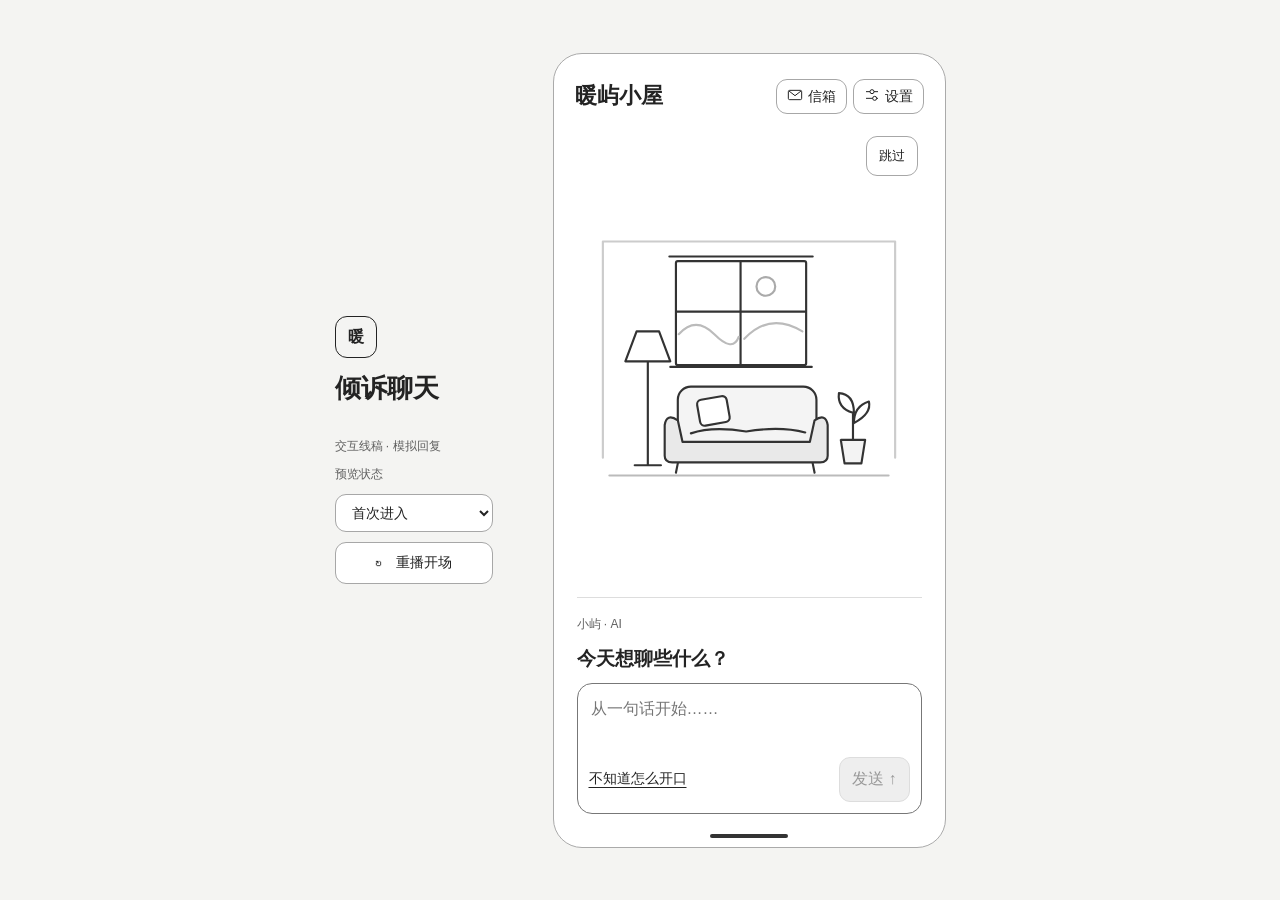
==== chat/index.html @ 631e1573 "Save a thought card on confirmed chat end and display it in the mailbox" ====
<!DOCTYPE html><html lang="zh-CN"><head><meta charset="utf-8"><meta name="viewport" content="width=device-width,initial-scale=1,interactive-widget=resizes-content"><title>暖屿 · 聊天线稿</title><link rel="stylesheet" href="home.css?v=mail1"></head><body><main><aside><span class="mark">暖</span><h1>倾诉聊天</h1><small>交互线稿 · 模拟回复</small><label for="scene">预览状态</label><select id="scene"><option value="first">首次进入</option><option value="resume">有未结束的聊天</option></select><button id="replay">↻　重播开场</button></aside><article><header id="top"></header><section id="body"></section><div class="handle"></div><dialog><div id="sheet"></div></dialog></article></main><script src="chat.js?v=mail1"></script></body></html>
---- chat/home.css ----
*{box-sizing:border-box}body{margin:0;background:#f4f4f2;color:#232323;font:16px/1.55 -apple-system,BlinkMacSystemFont,"PingFang SC",sans-serif}main{min-height:100svh;display:flex;align-items:center;justify-content:center;gap:60px;padding:18px}aside{width:158px;align-self:center;display:grid;gap:10px}.mark{font-family:serif;font-weight:bold;border:1px solid;border-radius:12px;width:42px;height:42px;display:grid;place-items:center}h1,h2,h3,p{margin:0}h1{font-size:26px;margin-bottom:18px}aside label,small{font-size:12px;color:#606060}button,select,textarea{font:inherit;color:inherit}button,select{background:white;border:1px solid #a7a7a7;border-radius:11px;padding:9px 12px;cursor:pointer}button:hover{background:#efefef}button:disabled{cursor:default;color:#999;background:#eee;border-color:#ddd}button:focus-visible,select:focus-visible{outline:2px solid #555;outline-offset:2px}aside button,select{font-size:14px}article{position:relative;width:min(393px,100%);height:min(795px,calc(100dvh - 36px));min-height:440px;display:flex;flex-direction:column;background:white;border:1px solid #aaa;border-radius:29px;overflow:hidden}header{display:flex;justify-content:space-between;align-items:center;padding:25px 21px 10px;gap:8px}h2{font-size:22px}.tools{display:flex;gap:6px}.tools button,.quiet{font-size:14px;padding:6px 10px}.tools svg,.hint svg{width:16px;height:16px;vertical-align:-2px;margin-right:5px}.handle{position:absolute;bottom:9px;width:78px;height:4px;left:50%;transform:translateX(-50%);border-radius:8px;background:#333}section{flex:1;min-height:0;overflow:auto;padding:8px 23px 33px;display:flex;flex-direction:column;gap:12px}.stage{position:relative;flex:1;min-height:100px;display:grid;place-items:center;overflow:hidden}.room{width:88%;height:100%;position:absolute;object-fit:contain;max-height:280px}.intro{position:absolute;inset:0;background:white;display:grid;place-items:center;animation:fade 1.6s forwards;pointer-events:none}.doorframe{width:83px;height:132px;border:2px solid #333;perspective:320px}.door{position:relative;background:#f5f5f5;border:1px solid #444;width:100%;height:100%;transform-origin:left;animation:swing 1.3s .15s forwards}.door:before{content:"";position:absolute;inset:9px 10px 53%;border:1px solid #aaa}.door:after{content:"";position:absolute;right:9px;top:56%;width:7px;height:7px;border-radius:50%;background:#333}@keyframes swing{to{transform:rotateY(-84deg)}}@keyframes fade{0%,59%{opacity:1}100%{opacity:0}}.skip{position:absolute;right:4px;top:4px;font-size:13px}.compose{border-top:1px solid #ddd;padding-top:17px;display:grid;gap:10px}.compose h3{font-size:19px}.field{padding:11px;border:1px solid #777;border-radius:15px}.field:focus-within{outline:1px solid #333}textarea{resize:none;width:100%;background:transparent;border:0;outline:0;min-height:48px}.row{display:flex;align-items:center;justify-content:space-between;gap:8px}.hint{border:0;background:none;padding:7px 0;font-size:14px;text-decoration:underline;text-underline-offset:4px}.primary{background:#252525;color:white;border-color:#252525}.primary:hover{background:#444}.middle{margin:auto;text-align:center;display:grid;justify-items:center;gap:15px}.middle svg{width:60px;height:60px}.lower{margin-top:auto}.msg{padding:12px 15px;border-radius:15px;max-width:85%;border:1px solid #bbb;align-self:flex-start;white-space:pre-wrap;overflow-wrap:anywhere}.mine{align-self:flex-end;background:#eee}.tile{display:flex;align-items:center;justify-content:space-between;width:100%;text-align:left}.tile span{font-size:13px;color:#666}.notice{font-size:13px;color:#666}dialog{width:min(337px,90vw);border:1px solid #888;border-radius:20px;padding:20px;color:#222}dialog::backdrop{background:#0004}#sheet{display:grid;gap:10px}#sheet h3{font-size:19px;margin-bottom:4px}
@media(max-width:660px){main{display:block;padding:0}aside{width:min(393px,100%);margin:auto;display:flex;align-items:center;justify-content:space-between;padding:6px 10px;gap:4px}.mark,aside h1{display:none}aside select,aside button{font-size:12px;padding:5px 8px}article{margin:auto;height:calc(100dvh - 43px);border-radius:20px}header{padding-top:17px}}
@media(max-height:570px){article{min-height:0}.stage{min-height:35px}.compose{padding-top:6px}section{gap:6px;padding-bottom:20px}}
@media(prefers-reduced-motion:reduce){.intro,.skip{display:none}}
.conversation{gap:8px;overflow:hidden}#log{flex:1;min-height:0;overflow:auto;display:flex;flex-direction:column;gap:18px;padding:14px 1px}.turn{align-self:flex-start;max-width:88%;display:grid;justify-items:start;gap:3px}.turn.out{align-self:flex-end;justify-items:end}.balloon{border:1px solid #bbb;border-radius:14px 14px 14px 3px;padding:10px 14px;white-space:pre-wrap;overflow-wrap:anywhere}.out .balloon{background:#eee;border-color:#ddd;border-radius:14px 14px 3px 14px}.correct{border:0;padding:5px 2px;text-decoration:underline;text-underline-offset:3px;font-size:12px;color:#555}.chatbar{border-top:1px solid #ddd;padding:12px 0 0;display:flex;align-items:center;gap:8px}.chatbar textarea,#revision{border:1px solid #aaa;border-radius:11px;padding:10px}.chatbar button{white-space:nowrap}blockquote{margin:0;background:#f5f5f5;border-left:2px solid #999;padding:9px 12px;font-size:14px;max-height:7em;overflow:auto;overflow-wrap:anywhere}.done{border:1px solid;border-radius:50%;width:45px;height:45px;display:grid;place-items:center}.turn small{font-size:11px}
.paper{border:1px solid #999;border-radius:12px;padding:20px;box-shadow:0 3px 0 #eee;overflow-wrap:anywhere}.paper h4{font-size:20px;margin:12px 0}.paper p{white-space:pre-wrap;overflow:auto;max-height:38dvh}.saved{text-align:center}.mailCard{display:grid;grid-template-columns:1fr auto;gap:4px 12px;text-align:left;padding:17px}.mailCard strong{grid-column:1;overflow-wrap:anywhere}.mailCard span{grid-column:2;grid-row:1/3;align-self:center;font-size:22px}
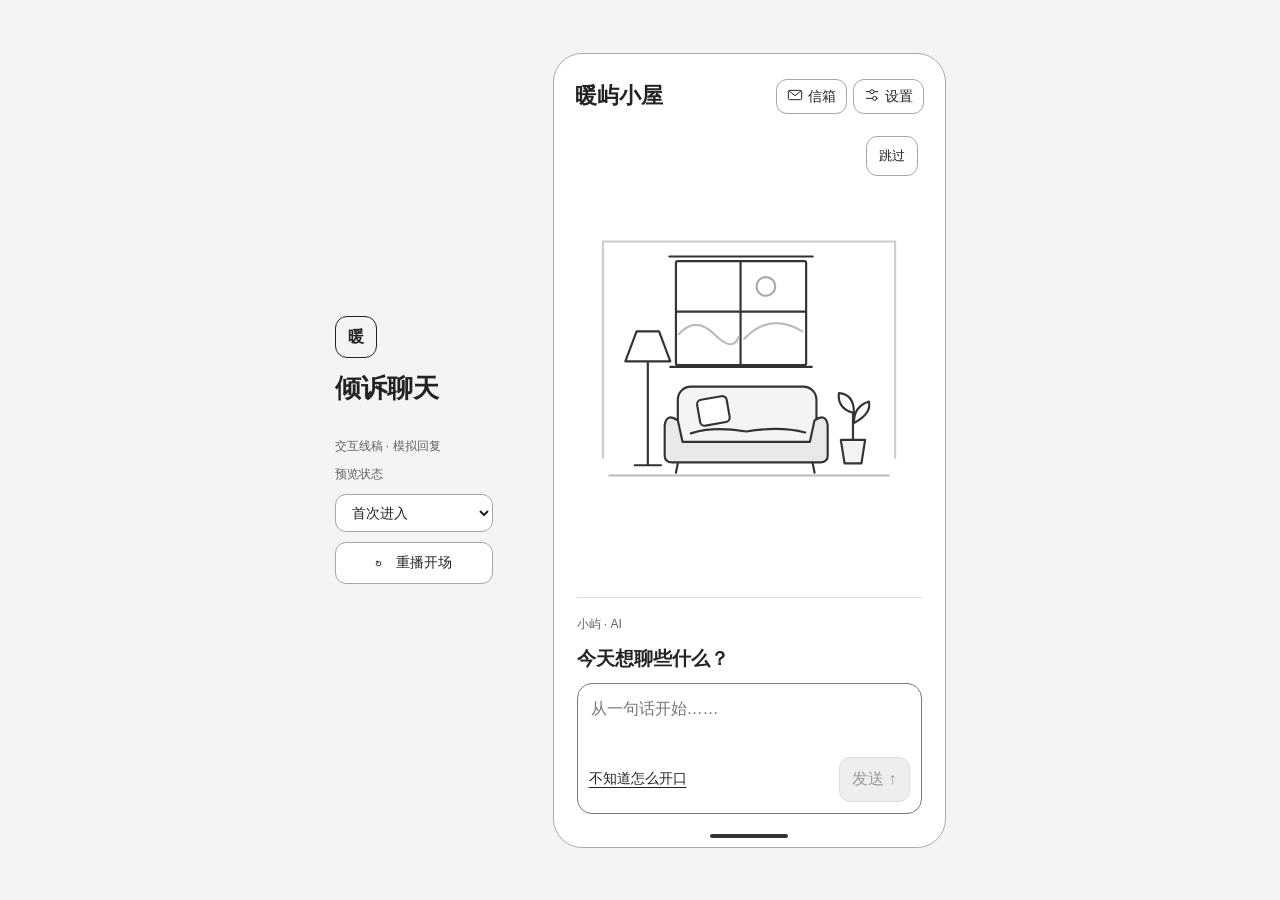
==== commit 6344c60f: "Add reversible front and back to thought cards" ====
--- a/chat/index.html
+++ b/chat/index.html
@@ -1 +1 @@
-<!DOCTYPE html><html lang="zh-CN"><head><meta charset="utf-8"><meta name="viewport" content="width=device-width,initial-scale=1,interactive-widget=resizes-content"><title>暖屿 · 聊天线稿</title><link rel="stylesheet" href="home.css?v=mail1"></head><body><main><aside><span class="mark">暖</span><h1>倾诉聊天</h1><small>交互线稿 · 模拟回复</small><label for="scene">预览状态</label><select id="scene"><option value="first">首次进入</option><option value="resume">有未结束的聊天</option></select><button id="replay">↻　重播开场</button></aside><article><header id="top"></header><section id="body"></section><div class="handle"></div><dialog><div id="sheet"></div></dialog></article></main><script src="chat.js?v=mail1"></script></body></html>
+<!DOCTYPE html><html lang="zh-CN"><head><meta charset="utf-8"><meta name="viewport" content="width=device-width,initial-scale=1,interactive-widget=resizes-content"><title>暖屿 · 聊天线稿</title><link rel="stylesheet" href="home.css?v=faces1"></head><body><main><aside><span class="mark">暖</span><h1>倾诉聊天</h1><small>交互线稿 · 模拟回复</small><label for="scene">预览状态</label><select id="scene"><option value="first">首次进入</option><option value="resume">有未结束的聊天</option></select><button id="replay">↻　重播开场</button></aside><article><header id="top"></header><section id="body"></section><div class="handle"></div><dialog><div id="sheet"></div></dialog></article></main><script src="chat.js?v=faces1"></script></body></html>
--- a/chat/home.css
+++ b/chat/home.css
@@ -4,3 +4,4 @@
 @media(prefers-reduced-motion:reduce){.intro,.skip{display:none}}
 .conversation{gap:8px;overflow:hidden}#log{flex:1;min-height:0;overflow:auto;display:flex;flex-direction:column;gap:18px;padding:14px 1px}.turn{align-self:flex-start;max-width:88%;display:grid;justify-items:start;gap:3px}.turn.out{align-self:flex-end;justify-items:end}.balloon{border:1px solid #bbb;border-radius:14px 14px 14px 3px;padding:10px 14px;white-space:pre-wrap;overflow-wrap:anywhere}.out .balloon{background:#eee;border-color:#ddd;border-radius:14px 14px 3px 14px}.correct{border:0;padding:5px 2px;text-decoration:underline;text-underline-offset:3px;font-size:12px;color:#555}.chatbar{border-top:1px solid #ddd;padding:12px 0 0;display:flex;align-items:center;gap:8px}.chatbar textarea,#revision{border:1px solid #aaa;border-radius:11px;padding:10px}.chatbar button{white-space:nowrap}blockquote{margin:0;background:#f5f5f5;border-left:2px solid #999;padding:9px 12px;font-size:14px;max-height:7em;overflow:auto;overflow-wrap:anywhere}.done{border:1px solid;border-radius:50%;width:45px;height:45px;display:grid;place-items:center}.turn small{font-size:11px}
 .paper{border:1px solid #999;border-radius:12px;padding:20px;box-shadow:0 3px 0 #eee;overflow-wrap:anywhere}.paper h4{font-size:20px;margin:12px 0}.paper p{white-space:pre-wrap;overflow:auto;max-height:38dvh}.saved{text-align:center}.mailCard{display:grid;grid-template-columns:1fr auto;gap:4px 12px;text-align:left;padding:17px}.mailCard strong{grid-column:1;overflow-wrap:anywhere}.mailCard span{grid-column:2;grid-row:1/3;align-self:center;font-size:22px}
+.paper{min-height:155px;display:grid;align-content:center}.face-back{text-align:center;font-size:18px}#flip{justify-self:center;padding:5px 16px;font-size:14px}
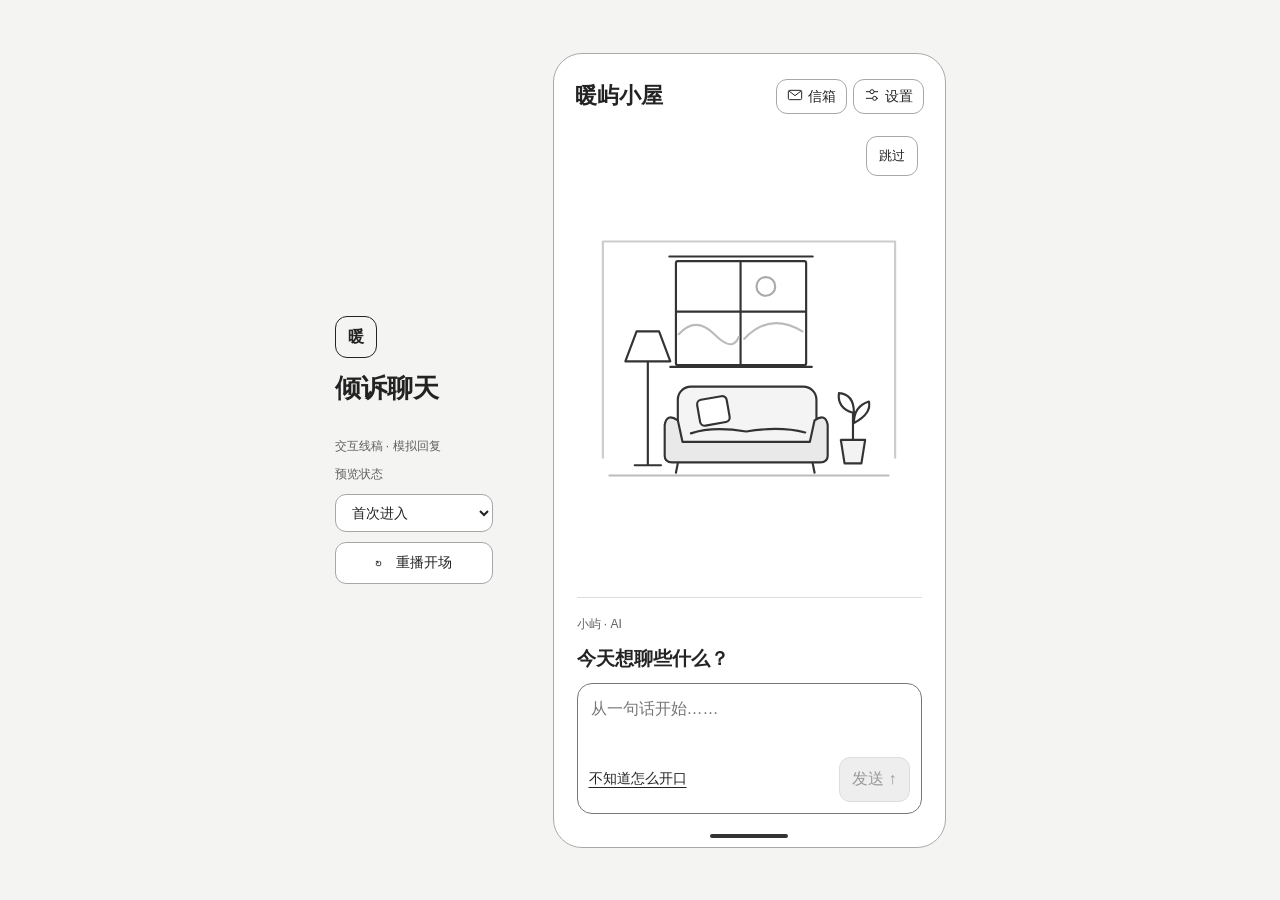
==== commit 9f708058: "Place compact card actions side by side" ====
--- a/chat/index.html
+++ b/chat/index.html
@@ -1 +1 @@
-<!DOCTYPE html><html lang="zh-CN"><head><meta charset="utf-8"><meta name="viewport" content="width=device-width,initial-scale=1,interactive-widget=resizes-content"><title>暖屿 · 聊天线稿</title><link rel="stylesheet" href="home.css?v=faces1"></head><body><main><aside><span class="mark">暖</span><h1>倾诉聊天</h1><small>交互线稿 · 模拟回复</small><label for="scene">预览状态</label><select id="scene"><option value="first">首次进入</option><option value="resume">有未结束的聊天</option></select><button id="replay">↻　重播开场</button></aside><article><header id="top"></header><section id="body"></section><div class="handle"></div><dialog><div id="sheet"></div></dialog></article></main><script src="chat.js?v=faces1"></script></body></html>
+<!DOCTYPE html><html lang="zh-CN"><head><meta charset="utf-8"><meta name="viewport" content="width=device-width,initial-scale=1,interactive-widget=resizes-content"><title>暖屿 · 聊天线稿</title><link rel="stylesheet" href="home.css?v=cardrow1"></head><body><main><aside><span class="mark">暖</span><h1>倾诉聊天</h1><small>交互线稿 · 模拟回复</small><label for="scene">预览状态</label><select id="scene"><option value="first">首次进入</option><option value="resume">有未结束的聊天</option></select><button id="replay">↻　重播开场</button></aside><article><header id="top"></header><section id="body"></section><div class="handle"></div><dialog><div id="sheet"></div></dialog></article></main><script src="chat.js?v=cardrow1"></script></body></html>
--- a/chat/home.css
+++ b/chat/home.css
@@ -5,3 +5,6 @@
 .conversation{gap:8px;overflow:hidden}#log{flex:1;min-height:0;overflow:auto;display:flex;flex-direction:column;gap:18px;padding:14px 1px}.turn{align-self:flex-start;max-width:88%;display:grid;justify-items:start;gap:3px}.turn.out{align-self:flex-end;justify-items:end}.balloon{border:1px solid #bbb;border-radius:14px 14px 14px 3px;padding:10px 14px;white-space:pre-wrap;overflow-wrap:anywhere}.out .balloon{background:#eee;border-color:#ddd;border-radius:14px 14px 3px 14px}.correct{border:0;padding:5px 2px;text-decoration:underline;text-underline-offset:3px;font-size:12px;color:#555}.chatbar{border-top:1px solid #ddd;padding:12px 0 0;display:flex;align-items:center;gap:8px}.chatbar textarea,#revision{border:1px solid #aaa;border-radius:11px;padding:10px}.chatbar button{white-space:nowrap}blockquote{margin:0;background:#f5f5f5;border-left:2px solid #999;padding:9px 12px;font-size:14px;max-height:7em;overflow:auto;overflow-wrap:anywhere}.done{border:1px solid;border-radius:50%;width:45px;height:45px;display:grid;place-items:center}.turn small{font-size:11px}
 .paper{border:1px solid #999;border-radius:12px;padding:20px;box-shadow:0 3px 0 #eee;overflow-wrap:anywhere}.paper h4{font-size:20px;margin:12px 0}.paper p{white-space:pre-wrap;overflow:auto;max-height:38dvh}.saved{text-align:center}.mailCard{display:grid;grid-template-columns:1fr auto;gap:4px 12px;text-align:left;padding:17px}.mailCard strong{grid-column:1;overflow-wrap:anywhere}.mailCard span{grid-column:2;grid-row:1/3;align-self:center;font-size:22px}
 .paper{min-height:155px;display:grid;align-content:center}.face-back{text-align:center;font-size:18px}#flip{justify-self:center;padding:5px 16px;font-size:14px}
+
+.card-actions{display:flex;justify-content:space-between;align-items:center;gap:12px;margin-top:6px}
+.card-actions button{flex:0 1 42%;max-width:124px;min-height:38px;padding:6px 10px;font-size:14px}
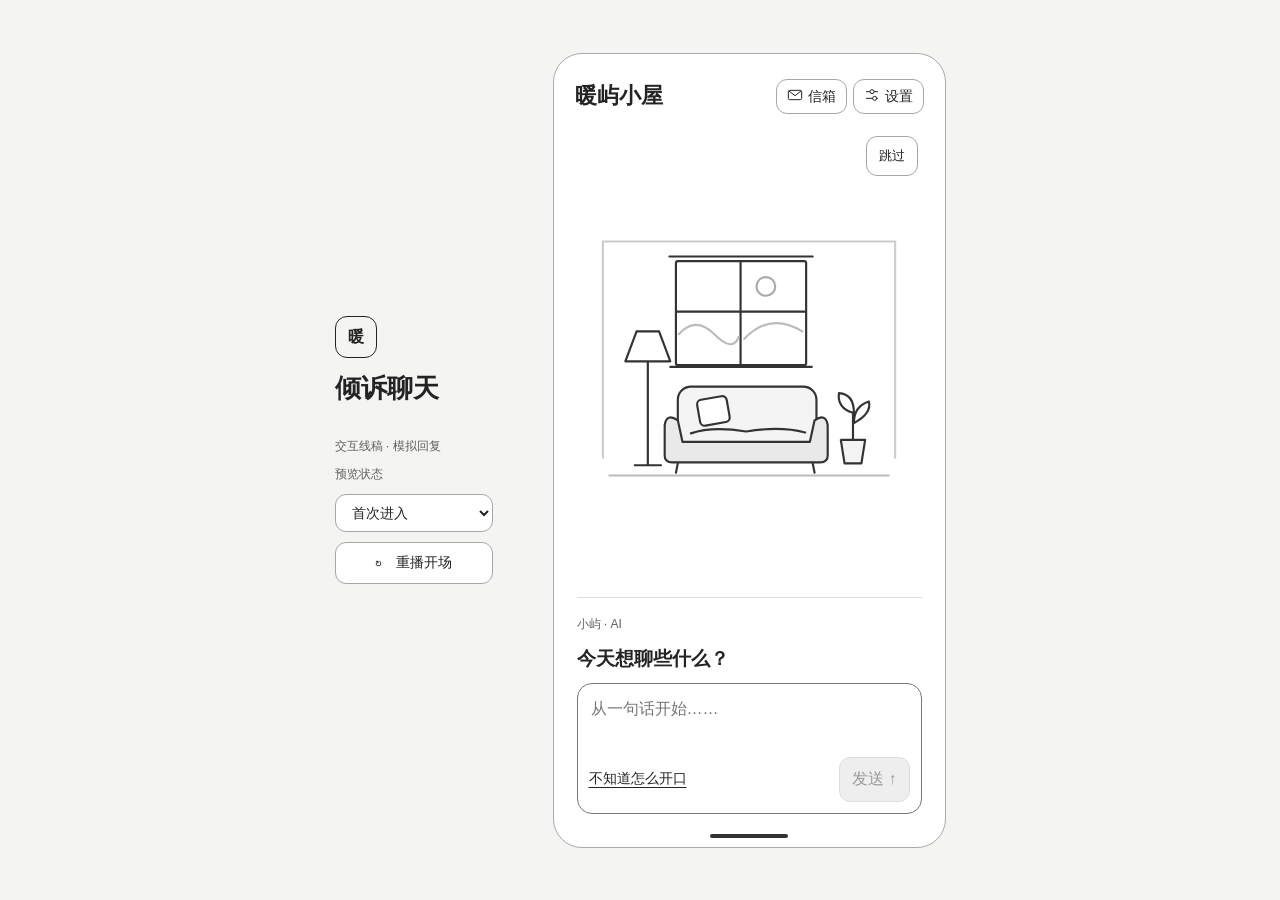
==== commit ae9d2f7f: "Separate thought card review and retention choices" ====
--- a/chat/index.html
+++ b/chat/index.html
@@ -1 +1 @@
-<!DOCTYPE html><html lang="zh-CN"><head><meta charset="utf-8"><meta name="viewport" content="width=device-width,initial-scale=1,interactive-widget=resizes-content"><title>暖屿 · 聊天线稿</title><link rel="stylesheet" href="home.css?v=cardrow1"></head><body><main><aside><span class="mark">暖</span><h1>倾诉聊天</h1><small>交互线稿 · 模拟回复</small><label for="scene">预览状态</label><select id="scene"><option value="first">首次进入</option><option value="resume">有未结束的聊天</option></select><button id="replay">↻　重播开场</button></aside><article><header id="top"></header><section id="body"></section><div class="handle"></div><dialog><div id="sheet"></div></dialog></article></main><script src="chat.js?v=cardrow1"></script></body></html>
+<!DOCTYPE html><html lang="zh-CN"><head><meta charset="utf-8"><meta name="viewport" content="width=device-width,initial-scale=1,interactive-widget=resizes-content"><title>暖屿 · 聊天线稿</title><link rel="stylesheet" href="home.css?v=retain2"></head><body><main><aside><span class="mark">暖</span><h1>倾诉聊天</h1><small>交互线稿 · 模拟回复</small><label for="scene">预览状态</label><select id="scene"><option value="first">首次进入</option><option value="resume">有未结束的聊天</option></select><button id="replay">↻　重播开场</button></aside><article><header id="top"></header><section id="body"></section><div class="handle"></div><dialog><div id="sheet"></div></dialog></article></main><script src="chat.js?v=retain2"></script></body></html>
--- a/chat/home.css
+++ b/chat/home.css
@@ -8,3 +8,5 @@
 
 .card-actions{display:flex;justify-content:space-between;align-items:center;gap:12px;margin-top:6px}
 .card-actions button{flex:0 1 42%;max-width:124px;min-height:38px;padding:6px 10px;font-size:14px}
+
+#sheet label{display:grid;gap:4px;font-size:14px}#cardTitle,#cardBody{width:100%;font:inherit;border:1px solid #999;border-radius:10px;padding:9px}
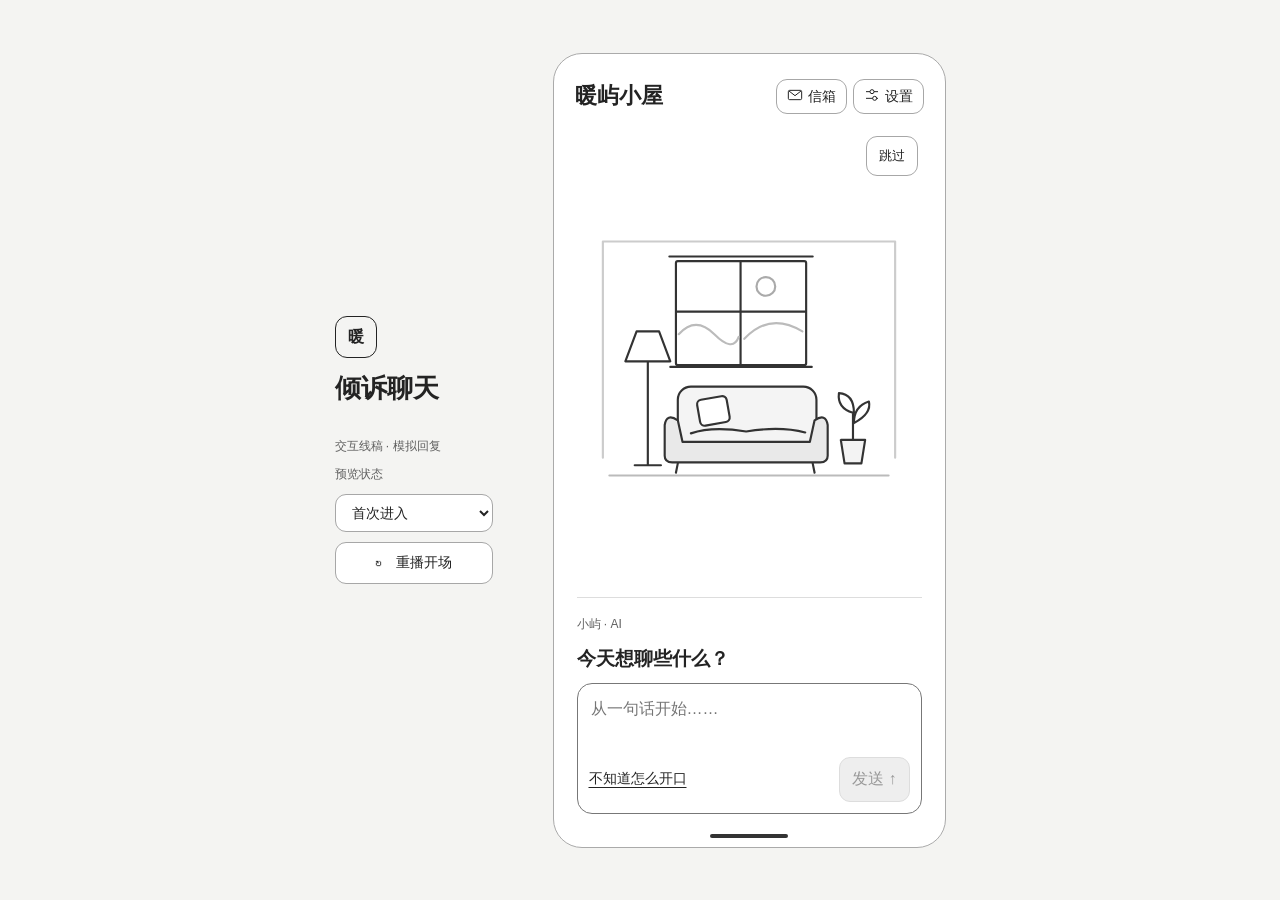
==== commit 90d6ef3a: "Use compact three-button rows for draft and saved cards" ====
--- a/chat/index.html
+++ b/chat/index.html
@@ -1 +1 @@
-<!DOCTYPE html><html lang="zh-CN"><head><meta charset="utf-8"><meta name="viewport" content="width=device-width,initial-scale=1,interactive-widget=resizes-content"><title>暖屿 · 聊天线稿</title><link rel="stylesheet" href="home.css?v=retain2"></head><body><main><aside><span class="mark">暖</span><h1>倾诉聊天</h1><small>交互线稿 · 模拟回复</small><label for="scene">预览状态</label><select id="scene"><option value="first">首次进入</option><option value="resume">有未结束的聊天</option></select><button id="replay">↻　重播开场</button></aside><article><header id="top"></header><section id="body"></section><div class="handle"></div><dialog><div id="sheet"></div></dialog></article></main><script src="chat.js?v=retain2"></script></body></html>
+<!DOCTYPE html><html lang="zh-CN"><head><meta charset="utf-8"><meta name="viewport" content="width=device-width,initial-scale=1,interactive-widget=resizes-content"><title>暖屿 · 聊天线稿</title><link rel="stylesheet" href="home.css?v=compact3"></head><body><main><aside><span class="mark">暖</span><h1>倾诉聊天</h1><small>交互线稿 · 模拟回复</small><label for="scene">预览状态</label><select id="scene"><option value="first">首次进入</option><option value="resume">有未结束的聊天</option></select><button id="replay">↻　重播开场</button></aside><article><header id="top"></header><section id="body"></section><div class="handle"></div><dialog><div id="sheet"></div></dialog></article></main><script src="chat.js?v=compact3"></script></body></html>
--- a/chat/home.css
+++ b/chat/home.css
@@ -6,7 +6,7 @@
 .paper{border:1px solid #999;border-radius:12px;padding:20px;box-shadow:0 3px 0 #eee;overflow-wrap:anywhere}.paper h4{font-size:20px;margin:12px 0}.paper p{white-space:pre-wrap;overflow:auto;max-height:38dvh}.saved{text-align:center}.mailCard{display:grid;grid-template-columns:1fr auto;gap:4px 12px;text-align:left;padding:17px}.mailCard strong{grid-column:1;overflow-wrap:anywhere}.mailCard span{grid-column:2;grid-row:1/3;align-self:center;font-size:22px}
 .paper{min-height:155px;display:grid;align-content:center}.face-back{text-align:center;font-size:18px}#flip{justify-self:center;padding:5px 16px;font-size:14px}
 
-.card-actions{display:flex;justify-content:space-between;align-items:center;gap:12px;margin-top:6px}
-.card-actions button{flex:0 1 42%;max-width:124px;min-height:38px;padding:6px 10px;font-size:14px}
+.card-actions{display:flex;justify-content:space-between;align-items:center;gap:4px;margin-top:6px}
+.card-actions button,.card-actions #flip{flex:0 0 auto;min-height:32px;padding:4px 8px;font-size:13px;border-radius:8px;white-space:nowrap}
 
 #sheet label{display:grid;gap:4px;font-size:14px}#cardTitle,#cardBody{width:100%;font:inherit;border:1px solid #999;border-radius:10px;padding:9px}
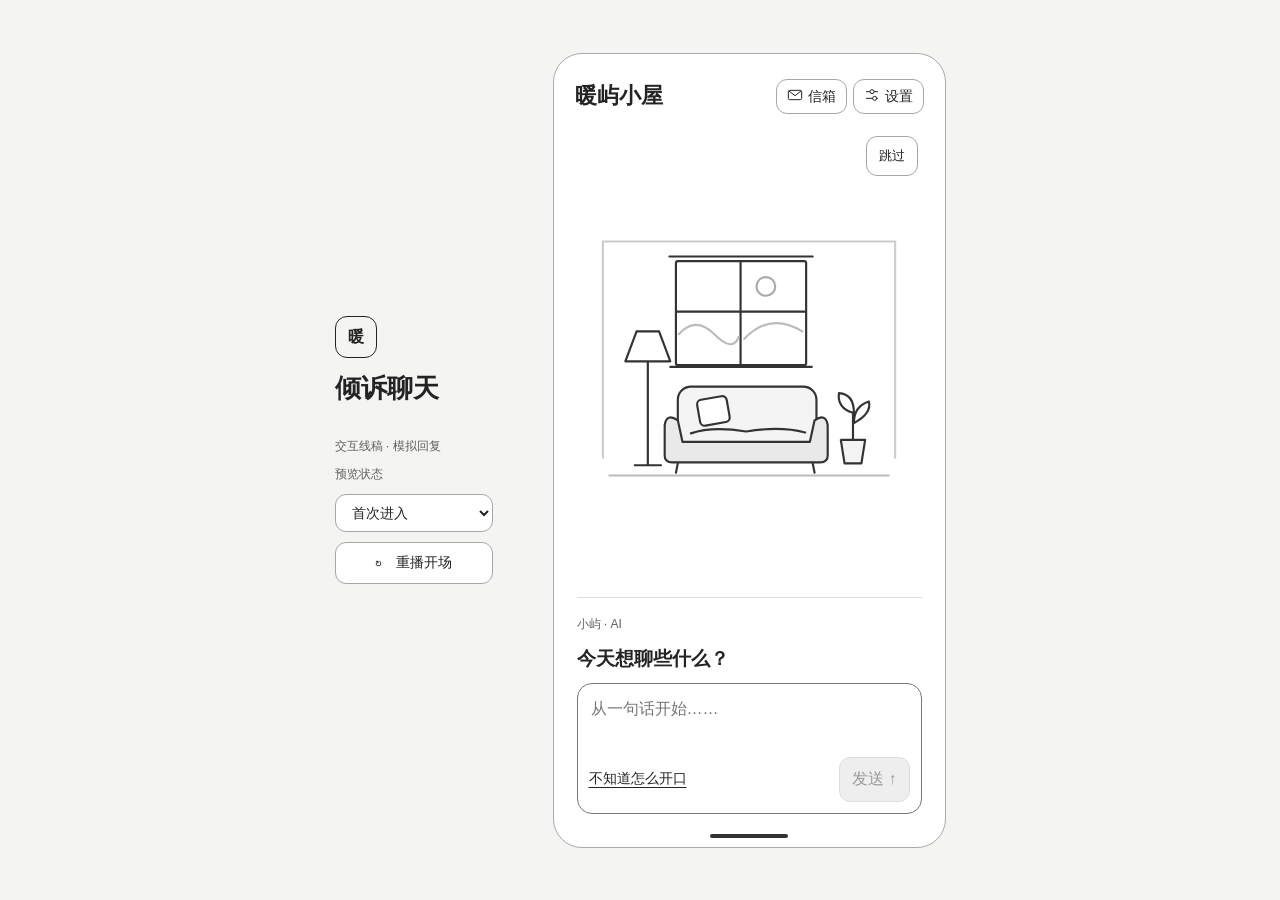
==== commit fab89b33: "Add next-day card review and optional mood responses" ====
--- a/chat/index.html
+++ b/chat/index.html
@@ -1 +1 @@
-<!DOCTYPE html><html lang="zh-CN"><head><meta charset="utf-8"><meta name="viewport" content="width=device-width,initial-scale=1,interactive-widget=resizes-content"><title>暖屿 · 聊天线稿</title><link rel="stylesheet" href="home.css?v=compact3"></head><body><main><aside><span class="mark">暖</span><h1>倾诉聊天</h1><small>交互线稿 · 模拟回复</small><label for="scene">预览状态</label><select id="scene"><option value="first">首次进入</option><option value="resume">有未结束的聊天</option></select><button id="replay">↻　重播开场</button></aside><article><header id="top"></header><section id="body"></section><div class="handle"></div><dialog><div id="sheet"></div></dialog></article></main><script src="chat.js?v=compact3"></script></body></html>
+<!DOCTYPE html><html lang="zh-CN"><head><meta charset="utf-8"><meta name="viewport" content="width=device-width,initial-scale=1,interactive-widget=resizes-content"><title>暖屿 · 聊天线稿</title><link rel="stylesheet" href="home.css?v=revisit1"></head><body><main><aside><span class="mark">暖</span><h1>倾诉聊天</h1><small>交互线稿 · 模拟回复</small><label for="scene">预览状态</label><select id="scene"><option value="first">首次进入</option><option value="resume">有未结束的聊天</option><option value="tomorrow">模拟次日回看</option></select><button id="replay">↻　重播开场</button></aside><article><header id="top"></header><section id="body"></section><div class="handle"></div><dialog><div id="sheet"></div></dialog></article></main><script src="chat.js?v=revisit1"></script></body></html>
--- a/chat/home.css
+++ b/chat/home.css
@@ -10,3 +10,6 @@
 .card-actions button,.card-actions #flip{flex:0 0 auto;min-height:32px;padding:4px 8px;font-size:13px;border-radius:8px;white-space:nowrap}
 
 #sheet label{display:grid;gap:4px;font-size:14px}#cardTitle,#cardBody{width:100%;font:inherit;border:1px solid #999;border-radius:10px;padding:9px}
+
+#mood{text-align:center}#mood p{font-size:14px;margin:4px 0 8px}#mood button{font-size:14px;padding:6px 12px;margin:0 4px}.quiet-light{justify-items:center;gap:8px;text-align:center;box-shadow:0 0 18px #ccc}
+@media(prefers-reduced-motion:no-preference){.quiet-light{animation:light-in .8s ease-out}@keyframes light-in{from{opacity:.3;box-shadow:0 0 0 #ddd}to{opacity:1;box-shadow:0 0 18px #ccc}}}
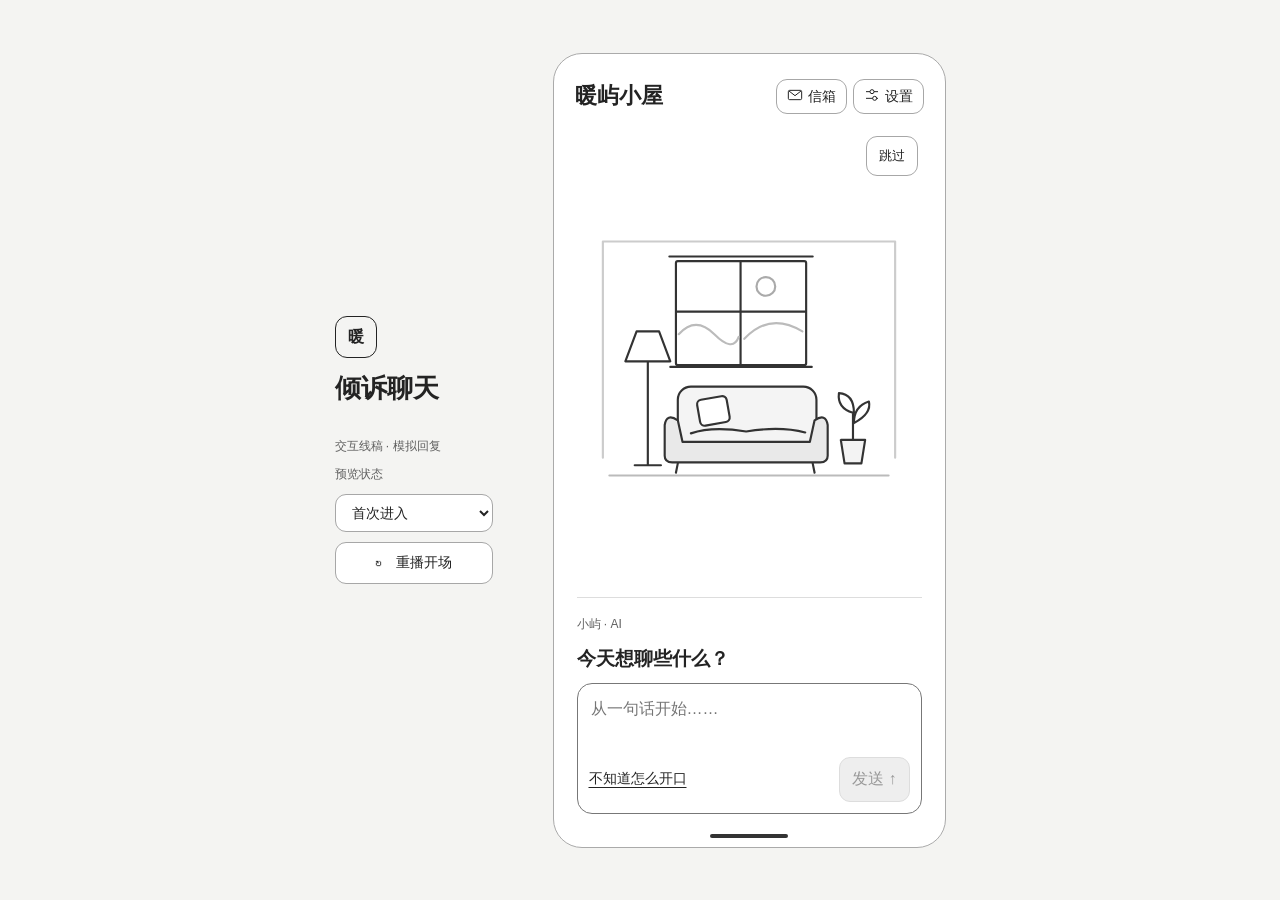
==== commit e292b1b6: "Restore unfinished chats and separate next-day conversations and exit paths" ====
--- a/chat/index.html
+++ b/chat/index.html
@@ -1 +1 @@
-<!DOCTYPE html><html lang="zh-CN"><head><meta charset="utf-8"><meta name="viewport" content="width=device-width,initial-scale=1,interactive-widget=resizes-content"><title>暖屿 · 聊天线稿</title><link rel="stylesheet" href="home.css?v=revisit1"></head><body><main><aside><span class="mark">暖</span><h1>倾诉聊天</h1><small>交互线稿 · 模拟回复</small><label for="scene">预览状态</label><select id="scene"><option value="first">首次进入</option><option value="resume">有未结束的聊天</option><option value="tomorrow">模拟次日回看</option></select><button id="replay">↻　重播开场</button></aside><article><header id="top"></header><section id="body"></section><div class="handle"></div><dialog><div id="sheet"></div></dialog></article></main><script src="chat.js?v=revisit1"></script></body></html>
+<!DOCTYPE html><html lang="zh-CN"><head><meta charset="utf-8"><meta name="viewport" content="width=device-width,initial-scale=1,interactive-widget=resizes-content"><title>暖屿 · 聊天线稿</title><link rel="stylesheet" href="home.css?v=resume2"></head><body><main><aside><span class="mark">暖</span><h1>倾诉聊天</h1><small>交互线稿 · 模拟回复</small><label for="scene">预览状态</label><select id="scene"><option value="first">首次进入</option><option value="resume">有未结束的聊天</option><option value="tomorrow">模拟次日回看</option></select><button id="replay">↻　重播开场</button></aside><article><header id="top"></header><section id="body"></section><div class="handle"></div><dialog><div id="sheet"></div></dialog></article></main><script src="chat.js?v=resume2"></script></body></html>
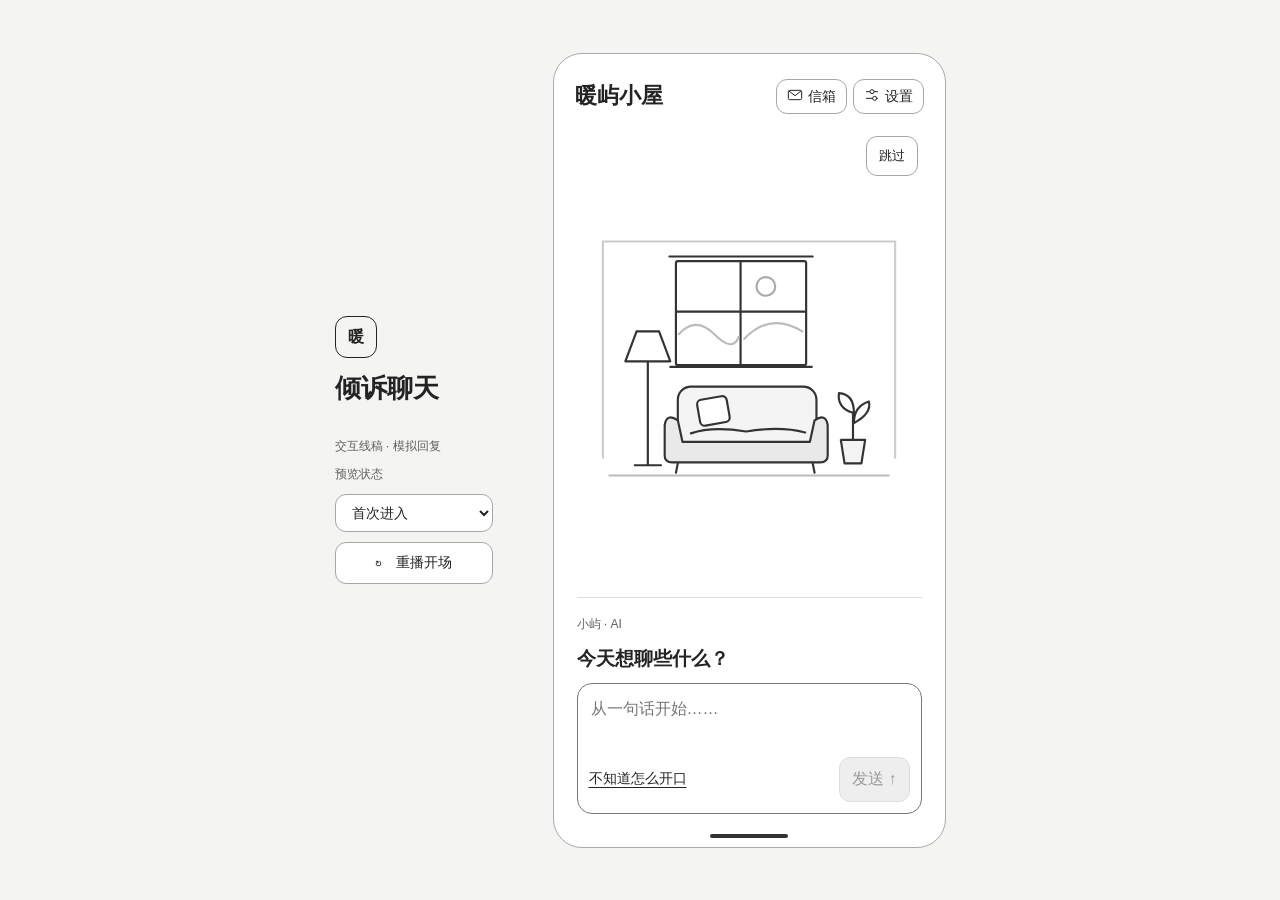
==== commit 72b390df: "Summarize user turns and acknowledge card retention choices" ====
--- a/chat/index.html
+++ b/chat/index.html
@@ -1 +1 @@
-<!DOCTYPE html><html lang="zh-CN"><head><meta charset="utf-8"><meta name="viewport" content="width=device-width,initial-scale=1,interactive-widget=resizes-content"><title>暖屿 · 聊天线稿</title><link rel="stylesheet" href="home.css?v=resume2"></head><body><main><aside><span class="mark">暖</span><h1>倾诉聊天</h1><small>交互线稿 · 模拟回复</small><label for="scene">预览状态</label><select id="scene"><option value="first">首次进入</option><option value="resume">有未结束的聊天</option><option value="tomorrow">模拟次日回看</option></select><button id="replay">↻　重播开场</button></aside><article><header id="top"></header><section id="body"></section><div class="handle"></div><dialog><div id="sheet"></div></dialog></article></main><script src="chat.js?v=resume2"></script></body></html>
+<!DOCTYPE html><html lang="zh-CN"><head><meta charset="utf-8"><meta name="viewport" content="width=device-width,initial-scale=1,interactive-widget=resizes-content"><title>暖屿 · 聊天线稿</title><link rel="stylesheet" href="home.css?v=summary3"></head><body><main><aside><span class="mark">暖</span><h1>倾诉聊天</h1><small>交互线稿 · 模拟回复</small><label for="scene">预览状态</label><select id="scene"><option value="first">首次进入</option><option value="resume">有未结束的聊天</option><option value="tomorrow">模拟次日回看</option></select><button id="replay">↻　重播开场</button></aside><article><header id="top"></header><section id="body"></section><div class="handle"></div><dialog><div id="sheet"></div></dialog></article></main><script src="chat.js?v=summary3"></script></body></html>
--- a/chat/home.css
+++ b/chat/home.css
@@ -13,3 +13,5 @@
 
 #mood{text-align:center}#mood p{font-size:14px;margin:4px 0 8px}#mood button{font-size:14px;padding:6px 12px;margin:0 4px}.quiet-light{justify-items:center;gap:8px;text-align:center;box-shadow:0 0 18px #ccc}
 @media(prefers-reduced-motion:no-preference){.quiet-light{animation:light-in .8s ease-out}@keyframes light-in{from{opacity:.3;box-shadow:0 0 0 #ddd}to{opacity:1;box-shadow:0 0 18px #ccc}}}
+
+.retention-receipt{align-self:center;border:1px solid #bbb;border-radius:12px;padding:5px 12px;font-size:14px;background:white}
